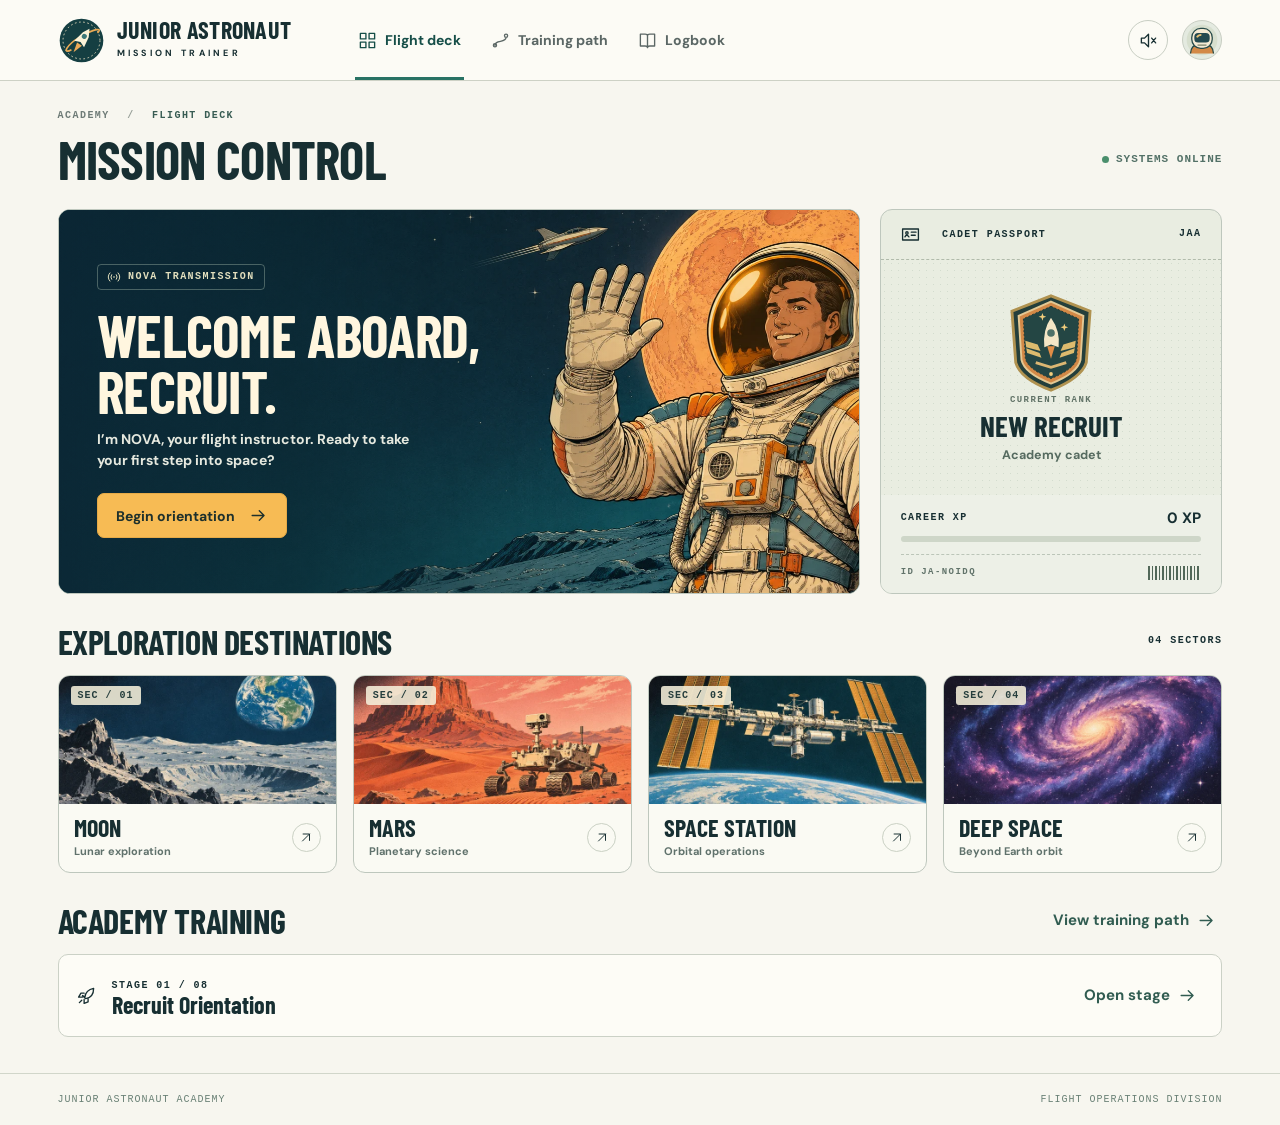
==== index.html @ c6d3f165 "Publish Junior Astronaut Academy" ====
<!doctype html><html lang="en" data-type="software"><head><meta charset="utf-8"><meta name="viewport" content="width=device-width,initial-scale=1"><meta name="theme-color" content="#f6f4ed"><meta name="page-type" content="software"><meta name="site-kind" content="gaming"><meta name="description" content="Enroll at Junior Astronaut Academy and earn your wings across eight stages of interactive missions, space science and flight simulations."><title>Flight Deck · Junior Astronaut Academy</title><link rel="stylesheet" href="style.css"><link rel="stylesheet" href="labs.css"></head><body><a class="skip" href="#main">Skip to flight deck</a><header><div class="top"><button class="brand" data-page="Flight deck" aria-label="Academy flight deck"><span id="brandmark"></span><strong>JUNIOR ASTRONAUT<small>MISSION TRAINER</small></strong></button><nav aria-label="Academy navigation"></nav><div class="tools"><button id="audio" aria-label="Enable interface sounds" title="Interface sounds"></button><button id="profile" aria-label="Open cadet profile"></button></div></div></header><main id="main" tabindex="-1"></main><footer><span>JUNIOR ASTRONAUT ACADEMY</span><span>FLIGHT OPERATIONS DIVISION</span></footer><dialog id="dialog"><div id="modal"></div></dialog><script src="curriculum.js"></script><script src="labs.js"></script><script src="app.js"></script></body></html>
---- style.css ----
@font-face{font-family:Barlow;src:url(barlow.woff2);font-weight:700;font-display:swap}@font-face{font-family:DM;src:url(inter.woff2);font-weight:100 900;font-display:swap}*{box-sizing:border-box}body{margin:0;background:#f7f6ef;color:#172f32;font:15px DM,Arial,sans-serif}button,input,textarea,select{font:inherit}button{cursor:pointer;color:inherit}button,a,input,textarea{outline-offset:4px}button{border:0;background:none}button:disabled{cursor:not-allowed;opacity:.6}button:hover:not(:disabled){filter:brightness(.95)}svg{vertical-align:middle}header{background:#fcfbf5;border-bottom:1px solid #cdd1c5}.top,main,footer{max-width:1500px;margin:auto;padding-inline:clamp(20px,4.5vw,78px)}.top{display:flex;align-items:center;min-height:80px;gap:5vw}.brand{display:flex;align-items:center;padding:0;gap:12px;text-align:left}.brand strong{font:700 24px/.95 Barlow,Impact,sans-serif;letter-spacing:.3px}.brand small{display:block;font:700 9px/1.7 DM,sans-serif;letter-spacing:3.3px;margin-top:4px}.brand svg{width:47px;height:47px}nav{display:flex;align-self:stretch;gap:24px}nav button{position:relative;display:flex;align-items:center;gap:8px;padding:0 3px;color:#5b6765;font-weight:600;font-size:14px}nav button.active{color:#164e48}nav button.active:after{content:'';position:absolute;bottom:0;height:3px;left:0;right:0;background:#287264}.tools{margin-left:auto;display:flex;align-items:center;gap:14px}.tools button{width:40px;height:40px;border:1px solid #c8cec3;border-radius:50%;display:grid;place-items:center}.tools #profile{background:#e4eae0}.ico{width:19px;height:19px;fill:none;stroke:currentColor;stroke-width:1.7;stroke-linecap:round;stroke-linejoin:round}.micro,.label,.crumb,.chip,.statlabel,.serial{font:700 10px/1.4 'Courier New',monospace;letter-spacing:1.45px;text-transform:uppercase}.crumb{color:#6e7b77;margin-top:28px;font-size:10px}.crumb b{color:#385c53}.crumb span{margin:0 10px;color:#969f98}.heading,.section-head,.pass-top,.row,.bottom-meta{display:flex;align-items:center;justify-content:space-between;gap:16px}.heading{margin:9px 0 22px}.heading h1,h2,h3,h4,p{margin:0}h1,h2,h3,h4{font-family:Barlow,Impact,'Arial Narrow',sans-serif;line-height:1.03}h1{font-size:clamp(45px,4.15vw,65px);margin:0;text-transform:uppercase;letter-spacing:-.7px}.online,.chip{display:inline-flex;gap:7px;align-items:center}.online{font:600 11px 'Courier New',monospace;color:#537167;text-transform:uppercase;letter-spacing:1px}.dot{width:7px;height:7px;border-radius:50%;background:#4a8f6c}.deck{display:grid;grid-template-columns:minmax(0,2.34fr) minmax(250px,1fr);gap:20px}.hero,.pass,.destination,.stagecard,.mission{border:1px solid #bec7bd;border-radius:12px;overflow:hidden}.hero{position:relative;background:#112e38 url(hero.webp) center/cover no-repeat;min-height:385px;color:#fff6df;isolation:isolate;display:flex;flex-direction:column;justify-content:center;align-items:flex-start;padding:36px clamp(22px,3vw,48px)}.hero:before{content:'';position:absolute;inset:0;background:linear-gradient(90deg,#0b2533e8 0%,#0b2732bd 28%,#162e382a 58%,transparent 73%);z-index:-1}.hero .chip{border:1px solid #b1c5b261;color:#e2dfbe;border-radius:4px;padding:5px 9px;font-size:10px}.hero h2{font-size:clamp(46px,4.55vw,76px);letter-spacing:-.7px;line-height:.95;text-transform:uppercase;margin:18px 0 10px}.hero p{font-size:14px;line-height:1.5;max-width:47%;color:#e6e9df}.btn{display:inline-flex;align-items:center;justify-content:center;gap:14px;background:#f7bb54;color:#1e302c;border:1px solid #e6aa47;border-radius:7px;padding:12px 18px;font-weight:700;font-size:14px}.hero .btn{margin-top:22px}.pass{background:#e9ede1;position:relative;display:flex;flex-direction:column}.pass-top{padding:15px 20px;border-bottom:1px dashed #b1bbab;font-size:11px}.pass .rank{text-align:center;flex:1;padding:14px 12px 12px;background-image:radial-gradient(#80958433 .8px,transparent .8px);background-size:7px 7px}.badge{height:101px;width:110px}.rankname{font:700 29px/1 Barlow,Impact,sans-serif;text-transform:uppercase;margin-top:4px}.rank small{color:#566b60}.stats{padding:13px 20px;background:#edf0e7}.meter{height:6px;border-radius:6px;background:#ced6c8;overflow:hidden;margin:8px 0 12px}.meter i{display:block;background:#417767;height:100%}.serial{font-size:9px;color:#61736a;display:flex;align-items:center;gap:10px;border-top:1px dashed #bbc5b8;padding-top:11px}.barcode{margin-left:auto;width:53px;height:14px;background:repeating-linear-gradient(90deg,#526859 0 2px,transparent 2px 4px,#526859 4px 5px,transparent 5px 7px)}.section-head{margin:30px 0 16px}.section-head h2,h2.sub{font-size:34px;letter-spacing:-.4px;text-transform:uppercase}.headingline{display:flex;align-items:center;gap:13px}.headingline .label{color:#66776c;border-left:1px solid #c6cdc0;padding-left:12px}.link{font-weight:650;color:#315c51;display:inline-flex;align-items:center;gap:8px}.destgrid{display:grid;grid-template-columns:repeat(4,1fr);gap:16px}.destination{padding:0;text-align:left;position:relative;background:#fafaf3;transition:transform .18s}.destination:hover{transform:translateY(-3px)}.scene{height:clamp(108px,10vw,156px);position:relative;background:#183642;overflow:hidden}.scene img{width:100%;height:100%;object-fit:cover}.number{position:absolute;top:10px;left:12px;padding:4px 7px;background:#f7f2dcde;color:#263e3d;border-radius:3px;font:700 10px monospace;letter-spacing:1px}.desttext{display:flex;align-items:center;justify-content:space-between;padding:12px 15px}.desttext h3{font-size:24px;text-transform:uppercase}.desttext small{font-size:11px;color:#60726c;display:block;margin-top:4px}.round{width:29px;height:29px;border:1px solid #cad1c4;border-radius:50%;display:inline-grid;place-items:center}.round svg{width:14px}.strip,.stagecard,.mission{background:#fdfcf6;padding:18px;border:1px solid #cbd1c6;border-radius:10px}.strip{display:flex;align-items:center;gap:16px}.strip .link{margin-left:auto}.strip h3{font-size:24px}.muted,p.detail{color:#576962;line-height:1.55}.track{display:grid;grid-template-columns:repeat(2,1fr);gap:14px}.stagecard{display:flex;gap:15px;text-align:left;align-items:center}.stagecard h3{font-size:25px;margin:5px 0}.stagecard .badge{width:66px;height:72px;flex:none}.stagecard .ico{margin-left:auto;flex:none}.stagecard.locked{background:#edeee5}.missions{display:grid;gap:10px}.mission{text-align:left;display:flex;align-items:center;gap:15px}.mission .ico:last-child{margin-left:auto}.mission h3{font-size:24px}.mission small,.desttext small{line-height:1.4}footer{display:flex;justify-content:space-between;margin:36px auto 0;padding-block:20px;border-top:1px solid #d1d6ca;font:10px monospace;letter-spacing:1px;color:#698075}.skip{position:absolute;left:-999px}.skip:focus{z-index:99;left:10px;background:white}dialog{background:#f8f7ef;color:#193731;width:min(620px,calc(100% - 24px));max-height:88dvh;border:1px solid #82998a;border-radius:15px;padding:0;box-shadow:0 24px 100px #091f3750}dialog::backdrop{background:#0c242db0;backdrop-filter:blur(3px)}#modal{padding:28px;position:relative}#modal>h2{font-size:39px;text-transform:uppercase;margin:12px 32px 15px 0}#modal p{line-height:1.55;margin:12px 0}#modal .close{float:right;border:1px solid #c4cec1;border-radius:50%;width:34px;height:34px}.field{display:block;margin:18px 0;font-weight:600}input:not([type=range]),textarea{background:#fffef7;border:1px solid #a9b8a9;border-radius:7px;padding:12px;width:100%;margin:7px 0}textarea{min-height:110px}.actions{display:flex;gap:10px;margin-top:20px;flex-wrap:wrap}.secondary,.choice{border:1px solid #b6c4b4;border-radius:6px;background:#fdfcf6;padding:11px 15px}.choices{display:grid;gap:9px;margin:16px 0}.choice{text-align:left}.choice.selected,.choice[aria-pressed=true]{background:#e0eadd;border-color:#59816e}.feedback{background:#e6ebde;padding:12px;border-left:3px solid #537d66;border-radius:4px}.avatar{display:inline-grid;place-items:center;vertical-align:middle}.avatar svg{width:32px;height:32px}.largeavatars{display:flex;gap:10px}.largeavatars .avatar svg{width:54px;height:54px}.badgegrid{display:grid;grid-template-columns:repeat(4,1fr);gap:14px}.patch{text-align:center;padding:16px 10px;background:#e9ede2;border:1px solid #c6cfbf;border-radius:10px}.patch h3{font-size:22px}.patch.locked .badge{filter:grayscale(.9);opacity:.56}.err{color:#9f3f27}.hero{animation:enter .45s both}@keyframes enter{from{opacity:.6;transform:translateY(3px)}}@media(max-width:960px){.top{gap:3vw}nav{gap:12px}.brand strong{font-size:19px}.deck{grid-template-columns:minmax(0,1.9fr) minmax(220px,1fr)}.hero p{max-width:58%}.headingline .label{display:none}}@media(max-width:730px){.top{flex-wrap:wrap;gap:0;min-height:0;padding-top:12px}.brand svg{width:38px;height:38px}nav{order:3;width:100%;justify-content:space-between;margin-top:10px}nav button{min-height:46px;font-size:13px}.deck{grid-template-columns:1fr}.pass .rank{text-align:left;display:flex;align-items:center;gap:15px;padding:10px 20px}.pass .badge{height:62px;width:62px}.pass-top{padding-block:10px}.hero{min-height:345px}.destgrid,.badgegrid{grid-template-columns:repeat(2,1fr)}.scene{height:125px}.track{grid-template-columns:1fr}.crumb{margin-top:20px}.hero h2{font-size:48px}.section-head h2{font-size:29px}.section-head{gap:8px}.desttext{padding:10px}.desttext h3{font-size:21px}.tools{gap:8px}.online{font-size:9px}.strip{flex-wrap:wrap}.strip .link{margin-left:0}.hero p{max-width:60%;font-size:13px}footer{gap:20px;font-size:8px}}@media(max-width:420px){.top,main,footer{padding-inline:14px}nav .ico{width:16px}nav{gap:5px}.hero{padding:20px}.hero h2{font-size:43px}.scene{height:100px}.destgrid{gap:10px}.desttext .round{display:none}.brand strong{font-size:18px}.heading h1{font-size:44px}.section-head .link{font-size:12px}}@media(prefers-reduced-motion:reduce){*,*:before,*:after{animation:none!important;transition:none!important;scroll-behavior:auto!important}}
.rank .micro{display:block;margin-top:0;color:#607266;font-size:9px}.pass .rank{display:flex;align-items:center;justify-content:center;flex-direction:column}.hero h2{overflow-wrap:anywhere;max-width:66%}.hero .chip svg{width:14px;height:14px}.hero{background-position:63% center}.pass .rankname{margin-bottom:4px}.tools #profile{padding:2px}.hero:after{content:'';position:absolute;inset:0;pointer-events:none;background:radial-gradient(circle at 75% 75%,#ffdf9820,transparent 35%);animation:light 4s ease-in-out 1 alternate both}@keyframes light{from{opacity:0}to{opacity:1}}@media(max-width:730px){.pass .rank{flex-direction:row;justify-content:flex-start}}@media print{body>*:not(dialog){display:none!important}dialog{position:static;max-height:none;box-shadow:none;border:2px solid #234b40;width:100%;margin:0}dialog button{display:none!important}}
.sketch{margin:12px 0}.sketch summary{cursor:pointer;font-weight:650}.sketch p{font-size:13px}.drawing,#paper{display:block;width:100%;background-color:#fffdf4;background-image:radial-gradient(#a4b9a7 1px,transparent 1px);background-size:14px 14px;border:1px solid #bccebe;border-radius:5px;margin:8px 0}#paper{touch-action:none;cursor:crosshair}.hero{background-image:none}.hero:after{z-index:-2;background:url(hero.webp) 63% center/cover no-repeat;inset:-2%;animation:nova-arrival 4.6s ease-out both}@keyframes nova-arrival{from{transform:translate(1%,1%) scale(1.035)}to{transform:none}}
@media(max-width:480px){.largeavatars{display:grid;grid-template-columns:repeat(2,minmax(0,1fr))}.largeavatars .choice{text-align:center}}
---- labs.css ----
.academy-lab{color:#183836;line-height:1.55;max-width:54rem;margin-inline:auto}
.academy-lab h3{font-size:clamp(1.4rem,3vw,2rem);margin:.25rem 0}
.academy-lab p{margin:.7rem 0 1rem}
.academy-lab .lab-panel{background:#f5f3e9;color:#183836;border:1px solid #c8cec1;border-radius:12px;padding:clamp(.75rem,3vw,1.3rem);margin:1rem 0}
.lab-panel:empty{display:none}
.academy-lab button{font:inherit;cursor:pointer;min-height:44px}
.academy-lab button:focus-visible,.academy-lab input:focus-visible,.academy-lab a:focus-visible{outline:3px solid #b75b2d;outline-offset:2px}
.academy-lab .lab-choice,.lab-orbits button{border:1px solid #a5b8af;background:#fffef9;color:#143d37;border-radius:7px;padding:.48rem .7rem;transition:background .12s,color .12s;font-size:.93rem;line-height:1.3}
.academy-lab .lab-choice:hover,.lab-orbits button:hover{border-color:#28665b}
.academy-lab button[aria-pressed=true]{color:white;background:#225c51;border-color:#225c51}
.lab-choices,.lab-instruments,.lab-plans{display:flex;flex-wrap:wrap;gap:.5rem;margin:.8rem 0}
.lab-instruments{border-radius:8px;background:#173d3b;padding:.8rem;justify-content:space-around;color:#fffaf0}
.lab-reading{display:grid;gap:.12rem;text-align:center}
.lab-reading small,.lab-plans small,.lab-drift small{display:block;font-size:.76rem}
.lab-reading b{font-variant-numeric:tabular-nums;font-size:1.02rem;color:#fffaf0}
.lab-range{display:grid;grid-template-columns:1fr auto;align-items:center;gap:.15rem .5rem;font-weight:600;margin:.65rem 0;color:#183836}
.lab-range output{font-size:.85rem;font-variant-numeric:tabular-nums}
.lab-range input{grid-column:1/-1;width:100%;accent-color:#b6532a;height:28px;margin:0;cursor:pointer}
.lab-orbits{display:grid;grid-template-columns:repeat(4,minmax(0,1fr));gap:.4rem}
.lab-orbits button{display:grid;justify-items:center;gap:.3rem;padding:.4rem .1rem;font-size:.8rem}
.lab-orbits i{display:block;width:1.35rem;height:1.35rem;border-radius:50%;background:var(--planet);box-shadow:inset -.35rem -.05rem #0003}
.lab-source{display:inline-block;color:#205d54;font-size:.82rem;margin-top:.6rem;text-decoration:underline}
.lab-drift,.lab-map{display:grid;gap:3px;background:#204744;padding:6px;border-radius:8px}
.lab-drift{grid-template-columns:repeat(8,minmax(0,1fr))}
.lab-drift span,.lab-map span{display:grid;place-items:center;align-content:center;min-height:42px;border-radius:4px;background:#ecf0e3;font-size:.82rem;text-align:center;color:#26423c}
.lab-drift .lab-target{background:#f2ae78;outline:1px dashed #8b411e;outline-offset:-4px}
.lab-map{grid-template-columns:repeat(4,1fr)}
.lab-map .tile-X{background:repeating-linear-gradient(135deg,#abada3 0px,#abada3 3px,#c1c3b8 4px,#c1c3b8 9px)}
.lab-map .tile-A,.lab-map .tile-B{background:#edbf89}
.lab-map .here{background:#fff;border:2px solid #b95023;font-weight:700}
.lab-plans button{text-align:left;flex:1 1 10rem}
.lab-plans small{margin-top:.25rem}
.lab-panel meter{width:100%;height:20px}
.academy-lab .lab-feedback{border-left:3px solid #b75c35;padding:.2rem .7rem;color:#183836;background:#fff6e8}
.academy-lab .lab-feedback:empty{display:none}
.academy-lab .lab-submit{border:0;background:#214f47;color:#fffdf4;padding:.6rem 1rem;border-radius:7px;font-weight:650}
.academy-lab .lab-submit:disabled{opacity:.75;cursor:default}
@media(prefers-reduced-motion:reduce){.academy-lab *{transition:none}}
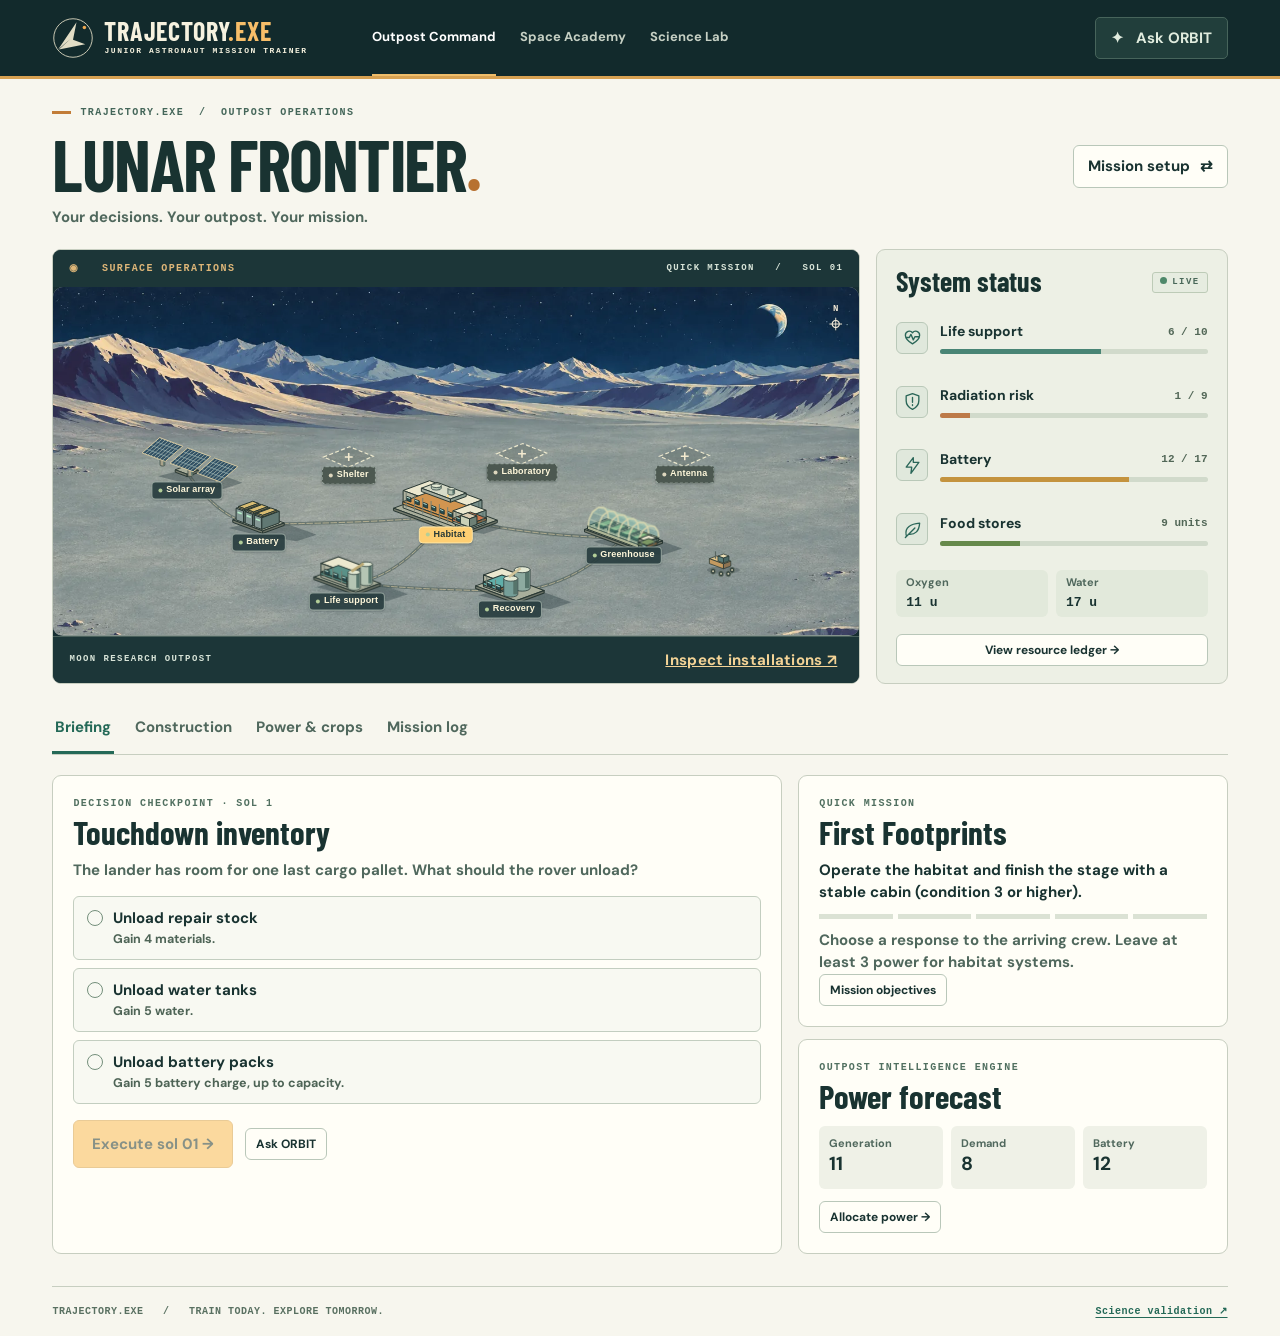
==== commit f6435c82: "Make Lunar Frontier outpost command the primary mission trainer" ====
--- a/index.html
+++ b/index.html
@@ -1 +1,8 @@
-<!doctype html><html lang="en" data-type="software"><head><meta charset="utf-8"><meta name="viewport" content="width=device-width,initial-scale=1"><meta name="theme-color" content="#f6f4ed"><meta name="page-type" content="software"><meta name="site-kind" content="gaming"><meta name="description" content="Enroll at Junior Astronaut Academy and earn your wings across eight stages of interactive missions, space science and flight simulations."><title>Flight Deck · Junior Astronaut Academy</title><link rel="stylesheet" href="style.css"><link rel="stylesheet" href="labs.css"></head><body><a class="skip" href="#main">Skip to flight deck</a><header><div class="top"><button class="brand" data-page="Flight deck" aria-label="Academy flight deck"><span id="brandmark"></span><strong>JUNIOR ASTRONAUT<small>MISSION TRAINER</small></strong></button><nav aria-label="Academy navigation"></nav><div class="tools"><button id="audio" aria-label="Enable interface sounds" title="Interface sounds"></button><button id="profile" aria-label="Open cadet profile"></button></div></div></header><main id="main" tabindex="-1"></main><footer><span>JUNIOR ASTRONAUT ACADEMY</span><span>FLIGHT OPERATIONS DIVISION</span></footer><dialog id="dialog"><div id="modal"></div></dialog><script src="curriculum.js"></script><script src="labs.js"></script><script src="app.js"></script></body></html>
+<!doctype html>
+<html lang="en"><head><meta charset="utf-8"><meta name="viewport" content="width=device-width, initial-scale=1"><meta name="theme-color" content="#12262a"><meta name="description" content="Command a lunar outpost. Balance crew life support, radiation shielding, power and food in an interactive space science game."><title>Lunar Frontier · Junior Astronaut Mission Trainer</title><link rel="stylesheet" href="frontier.css"><link rel="stylesheet" href="frontier-map.css"></head>
+<body><a class="skip" href="#mission">Skip to mission</a>
+<header class="mast"><div class="mastinner"><a class="brand" href="index.html"><svg viewBox="0 0 48 48" aria-hidden="true"><circle cx="24" cy="24" r="22" stroke="currentColor" fill="none"/><path d="M7 37 28 6l-4 20 14 5-30 6 13-12z" fill="currentColor"/><circle cx="37" cy="12" r="2" fill="#efa850"/></svg><span>TRAJECTORY<span class="exe">.EXE</span><small>JUNIOR ASTRONAUT MISSION TRAINER</small></span></a><nav aria-label="Main navigation"><a href="index.html" aria-current="page">Outpost Command</a><a href="academy.html">Space Academy</a><a href="science.html">Science Lab</a></nav><button data-do="mentor" class="mentorlink">✦ &nbsp; Ask ORBIT</button></div></header>
+<main id="mission" tabindex="-1"><div class="intro"><div><div class="eyebrow"><span class="beam"></span> TRAJECTORY.EXE &nbsp;/&nbsp; OUTPOST OPERATIONS</div><h1 id="world-title">LUNAR FRONTIER<span>.</span></h1><p>Your decisions. Your outpost. Your mission.</p></div><button class="outline" data-do="modes">Mission setup <span aria-hidden="true">⇄</span></button></div>
+<div id="status" role="status"></div><div id="command"></div><section id="workbench"></section>
+<footer><span>TRAJECTORY.EXE &nbsp; / &nbsp; TRAIN TODAY. EXPLORE TOMORROW.</span><a href="SCIENCE.md">Science validation ↗</a></footer></main>
+<dialog id="panel"><div id="sheet"></div></dialog><script src="frontier-engine.js"></script><script src="frontier-map.js"></script><script src="frontier-ui.js"></script></body></html>
--- a/frontier.css
+++ b/frontier.css
@@ -0,0 +1,5 @@
+@font-face{font-family:Display;src:url(barlow.woff2);font-weight:700;font-display:swap}@font-face{font-family:Body;src:url(inter.woff2);font-weight:100 900;font-display:swap}
+:root{--ink:#193331;--green:#246957;--base:#f7f6ee;--line:#c7cec0;--paper:#fffef7;--gold:#f8ba57;--muted:#50685d;--mono:'Courier New',monospace}*{box-sizing:border-box}body{margin:0;background:var(--base);color:var(--ink);font:15px/1.5 Body,Arial,sans-serif}button,input,select{font:inherit;color:inherit}a{color:var(--green);text-underline-offset:3px}button,select,summary{cursor:pointer}button{border:0}button:disabled{opacity:.55;cursor:not-allowed}button:focus-visible,a:focus-visible,select:focus-visible,input:focus-visible,summary:focus-visible{outline:3px solid #c57918;outline-offset:3px}button:active:not(:disabled){transform:translateY(1px)}button:hover:not(:disabled){filter:brightness(.96)}.mast{background:#122a2c;color:#f6f2df;border-bottom:3px solid #d7a152}.mastinner,main{width:min(1510px,100%);margin:auto;padding-inline:clamp(16px,4.1vw,70px)}.mastinner{display:flex;align-items:center;gap:clamp(22px,5vw,90px);min-height:76px}.brand{display:flex;align-items:center;gap:10px;color:inherit;text-decoration:none;font:700 26px/1 Display,Impact,sans-serif;letter-spacing:.7px}.brand svg{width:42px;height:42px;color:#e2ddc5}.brand small{display:block;font:700 8px/1.7 var(--mono);letter-spacing:1.55px}.exe{color:#f7be69}nav{display:flex;align-self:stretch;gap:24px}nav a{color:#c6d0c4;text-decoration:none;display:flex;align-items:center;font-weight:600;font-size:13px;text-align:center;border-bottom:2px solid transparent}nav a[aria-current]{color:white;border-bottom-color:#efbd6a}.mentorlink{margin-left:auto;color:#e1ecde;background:#213e3b;border:1px solid #47645b;border-radius:5px;padding:9px 15px;font-weight:600}.intro{display:flex;justify-content:space-between;align-items:center;gap:15px;padding:26px 0 21px}.eyebrow,.kicker,.tag,.meter-label,.mono,.over{font:700 10px/1.5 var(--mono);letter-spacing:1.4px;text-transform:uppercase}.eyebrow{display:flex;align-items:center;gap:9px;color:#446659}.beam{width:19px;height:3px;background:#c27c37}h1,h2,h3,h4,p{margin:0}h1,h2,h3,h4{font:700 30px/1.06 Display,Impact,sans-serif}h1{font-size:clamp(52px,5.6vw,88px);letter-spacing:-1.5px;margin:5px 0}h1 span{color:#b77131}.intro p,.muted,.desc{color:var(--muted)}.outline,.primary,.secondary,.thin{display:inline-flex;justify-content:center;align-items:center;gap:10px;font-weight:650;border-radius:6px}.outline,.secondary,.thin{background:var(--paper);border:1px solid #b9c7b9;padding:9px 14px}.primary{background:var(--gold);color:#26382c;border:1px solid #d8a047;padding:12px 18px}.thin{padding:6px 10px;font-size:12px}.command-grid{display:grid;grid-template-columns:minmax(0,2.3fr) minmax(238px,1fr);gap:16px;align-items:stretch}.window,.telemetry,.control,.tile,.report,.event,.editor,.hudcard{background:var(--paper);border:1px solid var(--line);border-radius:9px}.window{display:flex;flex-direction:column;overflow:hidden;min-width:0;background:#172e32}.windowhead,.windowfoot,.panelhead,.between,.sectionhead,.actions,.resources,.tabs{display:flex;align-items:center;justify-content:space-between;gap:12px}.windowhead,.windowfoot{color:#d8e4d8;background:#1c3638;padding:11px 16px}.windowhead .kicker{color:#deb678}.windowhead .mono,.windowfoot .mono{font-size:9px}.windowfoot{border-top:1px solid #49605b;flex-wrap:wrap}.windowfoot button{background:none;color:#f3d396;text-decoration:underline;letter-spacing:.3px}.window #surface{flex:1;min-width:0;display:grid;align-content:center}.telemetry{padding:17px 19px;display:flex;flex-direction:column;justify-content:space-between;gap:7px;background:#edf0e5}.telemetry h2{font-size:28px}.dot{display:inline-block;width:7px;height:7px;background:#4e886a;border-radius:50%;margin-right:5px}.instrument{display:grid;grid-template-columns:34px 1fr;align-items:center;gap:10px;padding:7px 0}.sig{background:#e0e8dc;border:1px solid #b9c8b8;border-radius:6px;width:32px;height:32px;display:grid;place-items:center;color:#2a6658}.sig svg{width:19px;height:19px;fill:none;stroke:currentColor;stroke-width:1.7;stroke-linejoin:round;stroke-linecap:round}.instrument b{font-size:14px}.instrument small{color:#526757;font:600 11px var(--mono)}.meter{height:5px;border-radius:5px;background:#d1dacb;overflow:hidden;margin-top:7px}.meter i{display:block;height:100%;background:var(--color,#628c73);transition:width .3s}.telemetry .thin{width:100%}.tabs{justify-content:flex-start;border-bottom:1px solid var(--line);margin:20px 0;gap:18px;overflow-x:auto}.tabs button{font-weight:650;padding:12px 3px;color:var(--muted);background:none;white-space:nowrap;border-bottom:3px solid transparent}.tabs button[aria-current]{border-color:var(--green);color:var(--green)}.benchgrid{display:grid;grid-template-columns:minmax(0,1.7fr) minmax(250px,1fr);gap:16px}.event,.editor,.control,.report,.tile,.hudcard{padding:20px}.kicker,.over{color:#517060}.event h2,.editor h2,.report h2,.control h2{font-size:33px;margin:4px 0 9px}.desc{line-height:1.55}.options,.stack{display:grid;gap:8px;margin-top:14px}.option{border:1px solid #c3cec0;background:#f8f9f2;border-radius:6px;padding:10px 13px;text-align:left;display:flex;gap:10px;align-items:flex-start}.option[aria-pressed=true]{border-color:#39816b;background:#e8efe3}.optmark{width:16px;height:16px;flex:none;border:1px solid #748f7b;border-radius:50%;margin-top:3px}.option[aria-pressed=true] .optmark{border:5px solid #41755d}.option strong,.option small{display:block}.option small{color:#4e6456;margin-top:2px;line-height:1.4}.actions{margin-top:16px;justify-content:flex-start;flex-wrap:wrap}.control+.control{margin-top:12px}.metricgrid{display:grid;grid-template-columns:repeat(3,minmax(0,1fr));gap:8px;margin:12px 0}.metric{background:#eff1e7;padding:10px;border-radius:6px}.metric small{font-size:11px;line-height:1.35;color:var(--muted);display:block}.metric b{font-size:19px}.tilegrid{display:grid;grid-template-columns:repeat(3,minmax(0,1fr));gap:12px}.tile{text-align:left;transition:box-shadow .2s}.tile:hover{box-shadow:0 4px 12px #17352315}.tile h3{margin:6px 0;font-size:25px}.tile small{color:var(--muted)}.sectionhead{margin:16px 0}.alloc{display:grid;grid-template-columns:1fr minmax(70px,1fr) 55px;align-items:center;gap:12px;margin:14px 0}.alloc input{accent-color:#386e58;width:100%}.alloc output{text-align:right;font:700 13px var(--mono)}.report p+p,.editor p+p,.control p+p{margin-top:9px}.report details,.control details{padding:10px 0;border-bottom:1px solid var(--line)}.report summary,.control summary{font-weight:650}.reportline{border-top:1px solid var(--line);margin-top:12px;padding-top:12px}.reportline b{display:block;margin-bottom:3px}.ticks{display:flex;gap:5px;margin:10px 0}.ticks i{height:5px;flex:1;background:#dbe2d4}.ticks i.on{background:#54856a}.trend{width:100%;height:112px;display:block}.legend{display:flex;flex-wrap:wrap;gap:4px 12px;font-size:12px}.legend i{display:inline-block;width:9px;height:9px;margin-right:4px;border-radius:50%}.missionresult{padding:16px;border-left:4px solid #c3954a;background:#f5ead3;border-radius:5px;margin-bottom:16px}.notice:not(:empty){background:#e7eee1;border-left:4px solid var(--green);padding:10px 14px;margin-bottom:12px}.notice.error{background:#fae9d9;border-color:#ad613d}.tag{color:#496859;background:#e6ece0;border:1px solid #bdcbb7;padding:3px 7px;border-radius:3px;font-size:9px}footer{display:flex;justify-content:space-between;align-items:center;gap:12px;border-top:1px solid var(--line);margin:32px 0 0;padding:17px 0;font:700 10px/1.5 var(--mono);letter-spacing:.5px;color:#597061}dialog{width:min(630px,calc(100% - 24px));max-height:88dvh;padding:0;background:var(--paper);border:1px solid #9bafa0;border-radius:12px;color:var(--ink);box-shadow:0 20px 90px #00121e55}dialog::backdrop{background:#102c32b8}#sheet{padding:25px}#sheet>h2{font-size:37px;margin:5px 36px 14px 0}.close{float:right;border:1px solid var(--line);border-radius:50%;background:var(--base);width:34px;height:34px}.field{display:grid;gap:3px;font-weight:650;margin:12px 0}.field select{padding:9px;border:1px solid #a5b6a8;border-radius:4px;background:#fffef9}.skip{position:absolute;left:-999px}.skip:focus{left:10px;top:5px;z-index:20;background:white;padding:8px}.alert{color:#8d3e26}.notebook{white-space:pre-line}.gridlink{display:block;text-decoration:none}.split{border-top:1px solid var(--line);margin-top:14px;padding-top:12px}.sheetmsg:not(:empty){padding:9px 0;color:#80512a}.inset{background:#edf0e3;border-radius:6px;padding:12px;margin:12px 0}.report .legend{margin-bottom:10px}
+@media(max-width:900px){.mastinner{gap:18px}.command-grid{grid-template-columns:minmax(0,1.8fr) minmax(220px,1fr)}.intro{padding-top:18px}.instrument{padding:4px 0}.telemetry{padding:12px}.benchgrid{grid-template-columns:minmax(0,1.5fr) minmax(220px,1fr)}}@media(max-width:720px){.mastinner{flex-wrap:wrap;gap:0;padding-top:10px}.brand{font-size:23px}.brand svg{width:35px;height:35px}.brand small{font-size:7px}.mast nav{order:3;width:100%;justify-content:space-between;margin-top:6px}.mast nav a{min-height:43px}.mentorlink{padding:7px 9px;font-size:12px}.command-grid,.benchgrid{grid-template-columns:1fr}.telemetry{display:grid;grid-template-columns:1fr 1fr;gap:7px 15px}.telemetry .panelhead,.telemetry>.thin{grid-column:1/-1}.tilegrid{grid-template-columns:repeat(2,minmax(0,1fr))}.intro .outline{font-size:12px;padding:8px}.tabs{gap:13px}.tabs button{font-size:13px}.windowhead,.windowfoot{padding:9px 12px}.eyebrow{font-size:8px}.intro p{font-size:13px}.instrument{grid-template-columns:1fr}.instrument .sig{display:none}.event,.control,.editor,.report,.hudcard,.tile{padding:15px}}@media(max-width:440px){h1{font-size:46px}.intro{align-items:flex-start;flex-wrap:wrap;gap:8px}.intro .outline{padding:5px 9px}.tilegrid{grid-template-columns:1fr}.metricgrid{grid-template-columns:repeat(2,minmax(0,1fr))}.tabs button{font-size:12px}.windowhead .mono{font-size:8px}.between{gap:5px}.brand small{letter-spacing:1px}footer{align-items:flex-start;flex-direction:column}}@media(prefers-reduced-motion:reduce){*,*:after,*:before{animation:none!important;transition:none!important;scroll-behavior:auto!important}}@media print{header,.intro,#status,#command,#workbench,footer,button,.skip{display:none!important}dialog[open]{position:static;width:100%;max-height:none;overflow:visible;border:none;box-shadow:none}dialog::backdrop{background:none}}
+.benchgrid>*{min-width:0}.alloc{grid-template-columns:minmax(0,1fr) minmax(65px,1fr) 40px}.alloc input{min-width:0}.frontier-map{border-radius:0}.window #surface{display:block}.windowhead,.windowfoot{flex:1}.windowfoot{align-content:center}.actiontip{display:flex;align-items:center;justify-content:space-between;gap:8px;flex-wrap:wrap}
+.stockpair{display:flex;gap:8px}.stockpair .metric{flex:1;background:#e2e9db;padding:5px 10px}.stockpair .metric b{font:700 13px var(--mono)}@media(max-width:720px){.stockpair{grid-column:1/-1}}@media(prefers-reduced-motion:no-preference){.intro{animation:arrival .5s ease-out both}.window{animation:arrival .45s ease-out both}@keyframes arrival{from{opacity:.6;transform:translateY(4px)}to{opacity:1;transform:none}}}
--- a/frontier-map.css
+++ b/frontier-map.css
@@ -0,0 +1,24 @@
+.frontier-map{border-radius:10px;isolation:isolate;overflow:hidden;background:#20333a;box-shadow:inset 0 0 0 1px #85938d}
+.frontier-map-screen{width:100%;overflow-x:auto;overflow-y:hidden;scrollbar-width:thin;scrollbar-color:#b3b1a1 #314448}
+.frontier-map-world{width:100%;aspect-ratio:1000/432;position:relative;overflow:hidden;background-size:100% 100%;background-position:center;background-repeat:no-repeat;container-type:inline-size}
+.frontier-moon{background-image:url(frontier-moon.webp);background-color:#657779}
+.frontier-mars{background-image:url(frontier-mars.webp);background-color:#a36755}
+.frontier-map-shadow{position:absolute;inset:0;background:#172841;opacity:var(--surface-shadow,0);transition:opacity .8s}
+.frontier-map-drawing{position:absolute;inset:0;width:100%;height:100%;overflow:visible;pointer-events:none}
+.frontier-map-compass{position:absolute;right:2%;top:5%;display:grid;justify-items:center;color:#f1e9d8;font:700 9px monospace;text-shadow:0 1px 3px #15252d}
+.frontier-map-compass span{font:24px/1 monospace}
+button.frontier-map-pin{position:absolute;z-index:1;transform:translate(-50%,-80%);background:transparent!important;border:0!important;border-radius:3px;padding:0!important;color:#fff8db!important;display:flex;align-items:end;justify-content:center;min-width:7%;height:16%;overflow:visible;outline-offset:3px;line-height:1;box-shadow:none}
+button.frontier-map-pin span{white-space:nowrap;display:inline-flex;align-items:center;gap:4px;font:600 clamp(9px,1.12cqw,14px)/1.1 DM,Arial,sans-serif;letter-spacing:.02em;border:1px solid #aebcb2bd;border-radius:4px;background:#263b3ee6;padding:3px 6px;box-shadow:0 1px 2px #20313250;transition:background .2s,color .2s}
+button.frontier-map-pin span:before{content:"";width:4px;height:4px;display:block;border-radius:50%;background:#b3ce98}
+button.frontier-map-pin.is-unbuilt span:before{background:#ddd6bd}
+button.frontier-map-pin.is-unbuilt span{border-style:dashed;background:#45514ae6}
+button.frontier-map-pin:hover span,button.frontier-map-pin:focus-visible span,button.frontier-map-pin[aria-pressed=true] span{background:#ffcf72;color:#243736;border-color:#ffe6a4}
+button.frontier-map-pin:focus-visible{outline:2px solid #ffd777}
+.frontier-map-picker{display:none}
+@media(max-width:680px){.frontier-map-world{min-width:600px}.frontier-map-picker{display:flex;align-items:center;justify-content:space-between;gap:8px;padding:8px 12px;border-top:1px solid #647774;color:#e6e8db;font:600 12px DM,Arial,sans-serif}.frontier-map-picker select{min-width:0;max-width:64%;color:#ecedde;background:#24413f;border:1px solid #7a9286;border-radius:4px;padding:5px;font:inherit}}
+@media(prefers-reduced-motion:reduce){.frontier-map *{animation:none!important;transition:none!important}}
+
+@keyframes frontier-crop-settle{from{opacity:.35}to{opacity:1}}
+@keyframes frontier-beacon{0%,100%{opacity:.4}50%{opacity:1}}
+@media(prefers-reduced-motion:no-preference){.frontier-map-crop{animation:frontier-crop-settle .65s ease-out both}.frontier-map-beacon{animation:frontier-beacon 2.4s ease-in-out 2}}
+button.frontier-map-pin:active:not(:disabled){transform:translate(-50%,-80%)}.frontier-map-shadow,.frontier-map-compass{pointer-events:none}
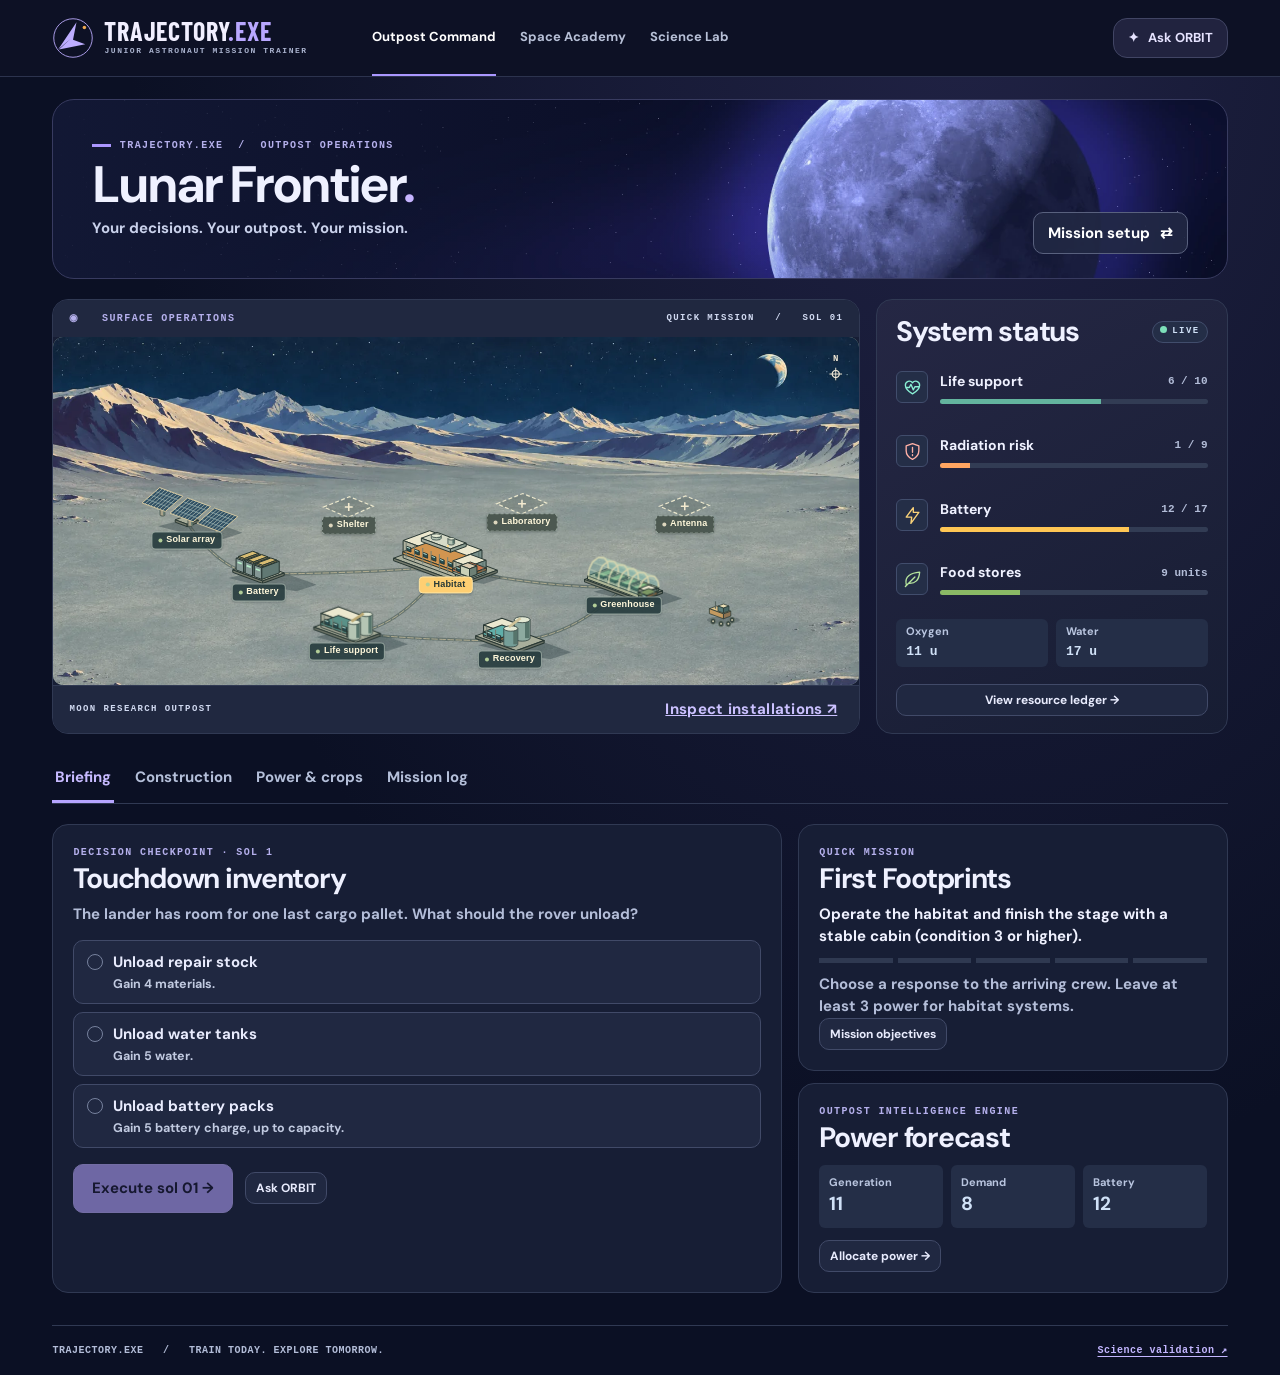
==== commit 96bdfa7b: "Unify mission screens with a modern orbital theme and smooth navigation" ====
--- a/index.html
+++ b/index.html
@@ -1,8 +1,8 @@
 <!doctype html>
-<html lang="en"><head><meta charset="utf-8"><meta name="viewport" content="width=device-width, initial-scale=1"><meta name="theme-color" content="#12262a"><meta name="description" content="Command a lunar outpost. Balance crew life support, radiation shielding, power and food in an interactive space science game."><title>Lunar Frontier · Junior Astronaut Mission Trainer</title><link rel="stylesheet" href="frontier.css"><link rel="stylesheet" href="frontier-map.css"></head>
-<body><a class="skip" href="#mission">Skip to mission</a>
-<header class="mast"><div class="mastinner"><a class="brand" href="index.html"><svg viewBox="0 0 48 48" aria-hidden="true"><circle cx="24" cy="24" r="22" stroke="currentColor" fill="none"/><path d="M7 37 28 6l-4 20 14 5-30 6 13-12z" fill="currentColor"/><circle cx="37" cy="12" r="2" fill="#efa850"/></svg><span>TRAJECTORY<span class="exe">.EXE</span><small>JUNIOR ASTRONAUT MISSION TRAINER</small></span></a><nav aria-label="Main navigation"><a href="index.html" aria-current="page">Outpost Command</a><a href="academy.html">Space Academy</a><a href="science.html">Science Lab</a></nav><button data-do="mentor" class="mentorlink">✦ &nbsp; Ask ORBIT</button></div></header>
+<html lang="en"><head><meta charset="utf-8"><meta name="viewport" content="width=device-width, initial-scale=1"><meta name="theme-color" content="#12262a"><meta name="description" content="Command a lunar outpost. Balance crew life support, radiation shielding, power and food in an interactive space science game."><title>Lunar Frontier · Junior Astronaut Mission Trainer</title><link rel="stylesheet" href="frontier.css"><link rel="stylesheet" href="frontier-map.css"><link rel="stylesheet" href="shell.css"><script src="shell.js" defer></script></head>
+<body class="page-index"><a class="skip" href="#mission">Skip to mission</a>
+<header class="app-header"><div class="shell-row"><a class="shell-logo" href="index.html"><svg viewBox="0 0 48 48" aria-hidden="true"><circle cx="24" cy="24" r="22" stroke="currentColor" fill="none"/><path d="M7 37 28 6l-4 20 14 5-30 6 13-12z" fill="currentColor"/><circle cx="37" cy="12" r="2" fill="#efa850"/></svg><span>TRAJECTORY<span class="exe">.EXE</span><small>JUNIOR ASTRONAUT MISSION TRAINER</small></span></a><nav class="shell-nav" aria-label="Main navigation"><a href="index.html" aria-current="page">Outpost Command</a><a href="academy.html">Space Academy</a><a href="science.html">Science Lab</a></nav><button data-do="mentor" class="mentorlink">✦ &nbsp; Ask ORBIT</button></div></header>
 <main id="mission" tabindex="-1"><div class="intro"><div><div class="eyebrow"><span class="beam"></span> TRAJECTORY.EXE &nbsp;/&nbsp; OUTPOST OPERATIONS</div><h1 id="world-title">LUNAR FRONTIER<span>.</span></h1><p>Your decisions. Your outpost. Your mission.</p></div><button class="outline" data-do="modes">Mission setup <span aria-hidden="true">⇄</span></button></div>
 <div id="status" role="status"></div><div id="command"></div><section id="workbench"></section>
-<footer><span>TRAJECTORY.EXE &nbsp; / &nbsp; TRAIN TODAY. EXPLORE TOMORROW.</span><a href="SCIENCE.md">Science validation ↗</a></footer></main>
+<footer class="app-footer"><span>TRAJECTORY.EXE &nbsp; / &nbsp; TRAIN TODAY. EXPLORE TOMORROW.</span><a href="SCIENCE.md">Science validation ↗</a></footer></main>
 <dialog id="panel"><div id="sheet"></div></dialog><script src="frontier-engine.js"></script><script src="frontier-map.js"></script><script src="frontier-ui.js"></script></body></html>
--- a/shell.css
+++ b/shell.css
@@ -0,0 +1,42 @@
+@font-face{font-family:MissionDisplay;src:url(barlow.woff2);font-weight:700;font-display:swap}
+@font-face{font-family:MissionBody;src:url(inter.woff2);font-weight:100 900;font-display:swap}
+:root{--frame:min(1510px,100%);--gutter:clamp(16px,4.1vw,70px);--cream:#f7f6ee;--shell-border:#c7cec0;--gold:#f4bb65}
+body{background:var(--cream);color:#193331;font:15px/1.5 MissionBody,Arial,sans-serif}
+.app-header{background:#122a2c;color:#f6f2df;border:0;border-bottom:3px solid #d7a152}
+.shell-row{width:var(--frame);padding-inline:var(--gutter);margin:auto;min-height:76px;display:flex;align-items:center;gap:clamp(22px,5vw,90px)}
+.shell-logo{display:flex;align-items:center;gap:10px;color:inherit;text-decoration:none;font:700 26px/1 MissionDisplay,Impact,sans-serif;letter-spacing:.7px;white-space:nowrap}
+.shell-logo svg{width:42px;height:42px;color:#e2ddc5}.shell-logo .exe{color:var(--gold)}
+.shell-logo small{display:block;font:700 8px/1.7 monospace;letter-spacing:1.55px}
+.shell-nav{align-self:stretch;display:flex;gap:24px;margin:0;width:auto;order:0}
+.shell-nav a{display:flex;align-items:center;text-decoration:none;color:#c6d0c4;font:600 13px/1.5 MissionBody,Arial,sans-serif;border-bottom:2px solid transparent}
+.shell-nav a[aria-current]{color:white;border-color:var(--gold)}
+.app-header .tools button{border-color:#667d70;color:#e4efdf}
+.shell-row .mentorlink{margin-left:auto;display:inline-flex;align-items:center;color:#e1ecde;background:#213e3b;border:1px solid #47645b;border-radius:5px;padding:9px 14px;text-decoration:none;font:600 13px/1.5 MissionBody,Arial,sans-serif}
+.page-academy main,.page-science main.wrap,.page-index main,#academy-tabs{width:var(--frame);max-width:none;margin-inline:auto;padding-inline:var(--gutter)}
+#academy-tabs{display:flex;gap:20px;margin-top:0;border-bottom:1px solid var(--shell-border);justify-content:flex-start}#academy-tabs button{min-height:44px}
+.app-footer{display:flex;align-items:center;justify-content:space-between;gap:12px;border:0;border-top:1px solid var(--shell-border);font:700 10px/1.5 monospace;letter-spacing:.5px;color:#597061;margin:32px auto 0;padding:17px 0}
+.app-footer a{font:inherit;color:#315c51;text-decoration:underline}.page-science .app-footer,.page-academy .app-footer{width:var(--frame);max-width:none;padding-inline:var(--gutter)}
+.page-science .intro{margin:0;padding:26px 0 21px}.page-science h1,.page-academy h1{font-size:clamp(52px,5.6vw,88px);letter-spacing:-1.5px;line-height:1.06}
+.page-science .selector{gap:18px;border-bottom:1px solid var(--shell-border);margin:0 0 20px}
+.page-science .selector button{border:0;border-bottom:3px solid transparent;background:transparent;border-radius:0;color:#50685d;font:650 15px/1.5 MissionBody,Arial,sans-serif;padding:12px 3px}.page-science .selector [aria-pressed=true]{border-color:#246957;color:#246957}
+.page-science .bench,.page-academy :is(.hero,.pass,.destination,.stagecard,.mission){border-radius:9px;border-color:var(--shell-border)}
+.page-academy .crumb,.page-science .intro .eyebrow{color:#446659;font:700 10px/1.5 monospace;letter-spacing:1.4px}.page-academy .crumb:before,.page-science .intro .eyebrow:before{content:'';display:inline-block;width:19px;height:3px;background:#c27c37;vertical-align:middle;margin-right:9px}
+.page-signal{pointer-events:none;position:fixed;inset:0 0 auto;height:3px;z-index:10000;overflow:hidden}.page-signal:before{content:'';display:block;background:var(--gold);width:44%;height:100%;opacity:0}.page-signal.running:before{opacity:1;animation:travel 900ms ease-in-out infinite}@keyframes travel{from{transform:translateX(-100%)}to{transform:translateX(230%)}}
+@media(prefers-reduced-motion:reduce){.page-signal{display:none}}
+@media(max-width:720px){:root{--gutter:16px}.shell-row{flex-wrap:wrap;gap:0;min-height:0;padding-top:10px}.shell-logo{font-size:23px}.shell-logo svg{width:35px;height:35px}.shell-logo small{font-size:7px;letter-spacing:1px}.shell-row .mentorlink{padding:7px 9px;font-size:12px}.shell-nav{order:3;width:100%;justify-content:space-between;margin-top:6px;gap:8px}.shell-nav a{min-height:43px}.page-academy #academy-tabs{gap:14px}.app-footer{align-items:flex-start;flex-direction:column}.page-science .selector{gap:12px}.page-science .selector button{font-size:13px}.page-science .intro{padding:18px 0}.page-academy h1,.page-science h1{font-size:clamp(46px,7vw,64px)}}
+@media print{.app-header,.app-footer,#academy-tabs,.page-signal{display:none!important}}
+:root{color-scheme:dark;--ink:#eff1ff;--green:#b6acff;--base:#0b1024;--line:#303953;--paper:#171e35;--muted:#b3bdd8;--gold:#b1a4ff;--shell-border:var(--line);--cream:var(--base)}
+body{background:radial-gradient(ellipse at 75% 0%,#202244 0,transparent 52rem),var(--base);color:var(--ink);min-height:100vh}
+.app-header{background:#0d1125;border-bottom:1px solid #2c334e}.shell-logo,.shell-logo svg{color:#f1efff}.shell-logo svg{color:#bdadff}.shell-logo .exe{color:#b8a7ff}.shell-logo small{color:#aab3ce}.shell-nav a{color:#b7c0d7}.shell-nav a[aria-current]{border-color:#aa97ff}.shell-row .mentorlink,.app-header .tools button{background:#21233f;color:#e6e3ff;border-color:#414564;border-radius:14px}.page-signal:before{background:linear-gradient(90deg,#747cfa,#d8a2ff,#7adefd)}
+h1,h2,h3,h4,.page-academy .rankname,.result strong{font-family:MissionBody,Arial,sans-serif;font-weight:700;letter-spacing:-.045em;text-transform:none}.page-index h1,.page-science h1,.page-academy h1{font-family:MissionBody,Arial,sans-serif;font-size:clamp(36px,4vw,64px);letter-spacing:-.06em;line-height:1.06;text-transform:none}
+.page-index .intro,.page-science .intro{margin:22px 0 20px;min-height:180px;padding:24px clamp(18px,3vw,46px);border-radius:22px;border:1px solid #383b60;background:linear-gradient(90deg,#131936e8,transparent 68%),url(orbit-banner.webp) center 55%/cover;align-items:center;overflow:hidden}.page-science .intro p:not(.eyebrow){max-width:52ch;color:#c8d0ef}.page-index .intro p{color:#c9d1eb}.page-index .intro .outline{align-self:flex-end;background:#222944df;color:#fff;border-color:#59617e}.page-index .intro h1 span{color:#c6b4ff}.eyebrow,.kicker,.over,.page-science .intro .eyebrow,.page-academy .crumb,.page-academy .crumb b,.windowhead .kicker,.label,.micro{color:#b5b0ec}.beam,.page-academy .crumb:before,.page-science .intro .eyebrow:before{background:#ab96ff}
+.window,.telemetry,.control,.tile,.report,.event,.editor,.hudcard,.strip,.stagecard,.mission,.destination,.patch,.pass,.page-science .bench{background:#171e35;color:var(--ink);border:1px solid var(--line);border-radius:16px}
+.windowhead,.windowfoot,.page-academy .pass-top{background:#202840;color:#d1daf1}.windowfoot{border-color:var(--line)}.windowfoot button{color:#cbc1ff}.telemetry{background:linear-gradient(150deg,#252744,#171d33)}.telemetry h2,.control h2,.report h2,.editor h2,.event h2,.section-head h2,.page-academy h2.sub,.sectionhead h2,.page-science h2{font-size:clamp(22px,2.2vw,32px)}.instrument small,.muted,.desc,.tile small,.page-academy .desttext small,.online,.serial,.rank small,.rank .micro,.detail,.controls>p,.lead,.result p,details p,.app-footer,.page-science .lead{color:var(--muted)}
+.sig,.tag,.inset,.metric,.stockpair .metric,.feedback,.notice:not(:empty){background:#242e47;color:#d0e1f7;border-color:#414d6c}.instrument:nth-of-type(2) .sig{color:#89efd4}.instrument:nth-of-type(3) .sig{color:#ffb0a6}.instrument:nth-of-type(4) .sig{color:#f9d279}.instrument:nth-of-type(5) .sig{color:#b6e59e}.meter{background:#323c54}.meter i{filter:brightness(1.35)}.metric small{color:#b9c5df}.tag{border-radius:20px}.dot{background:#7de0ba}
+.primary,.page-academy .btn,.academy-lab .lab-submit{background:#b6a5ff;color:#17142c;border:1px solid #bfafff;border-radius:10px}.outline,.secondary,.thin,.choice,.option,.page-academy input:not([type=range]),.page-academy textarea,.controls select,.field select,.close{background:#202841;color:#e8ebfd;border-color:#414a68;border-radius:10px}.option[aria-pressed=true],.choice[aria-pressed=true],.choice.selected{background:#353251;border-color:#ad9cf3}.optmark{border-color:#77829e}.option[aria-pressed=true] .optmark{border-color:#b6a5ff}.option small,.field,.page-academy p.detail,.page-academy .rank .micro{color:#c1cae0}.tabs button,.page-science .selector button,#academy-tabs button{color:#b4bfd9}.tabs button[aria-current],.page-science .selector [aria-pressed=true],#academy-tabs button.active{color:#c7baff;border-color:#b6a5ff}#academy-tabs button.active:after{background:#b6a5ff}.ticks i{background:#2f3951}.ticks i.on{background:#ab9aff}
+dialog,.page-academy dialog{background:#171d33;color:var(--ink);border:1px solid #444b67;border-radius:18px}.page-academy .hero{border-radius:16px}.page-academy .hero h2{font-family:MissionBody,sans-serif;text-transform:none;font-size:clamp(32px,4vw,60px);letter-spacing:-.06em}.page-academy .hero .chip{color:#f0eddc}.page-academy .rank,.page-academy .stats,.page-academy .patch,.page-academy .stagecard.locked{background:#202941}.page-academy .pass-top,.serial{border-color:#45506d}.page-academy .rankname{font-size:26px}.page-academy .desttext h3,.page-academy .mission h3,.page-academy .strip h3,.page-academy .stagecard h3,.tile h3{font-size:21px;text-transform:none}.page-academy .desttext .round{color:#ddd6ff;border-color:#4e5774}.page-academy .headingline .label{color:#a9b4d0}.page-academy .hero,.page-academy .pass,.page-academy .destination,.page-academy .stagecard,.page-academy .mission{border-radius:16px}
+.page-science .plot{background-color:#141c38;background-image:radial-gradient(at 75% 85%,#37275188,transparent 65%),linear-gradient(#91abd013 1px,transparent 1px),linear-gradient(90deg,#91abd013 1px,transparent 1px);background-size:auto,30px 30px,30px 30px}.page-science .plot .eyebrow,.page-science output{color:#bdc4fc}.page-science .result,.page-science details,.page-science .selector{border-color:var(--line)}.page-science h3{font-size:24px}.page-science .controls select{background:#202841;color:#e8ebfd}.app-footer a,a,.link,.page-academy .link,.source,.footnote a,details a,.lab-source{color:#c3b6ff}.alloc input,input[type=range],.lab-range input{accent-color:#ab99ff}.shell-logo,.shell-logo:hover{color:#f1efff}
+.academy-lab,.academy-lab .lab-range{color:#e5eafa}.academy-lab .lab-panel,.lab-instruments{background:#202943;border-color:#414b66;color:#eef1ff}.academy-lab .lab-choice,.lab-orbits button{background:#2c3550;color:#e9edff;border-color:#57617d}.academy-lab button[aria-pressed=true]{background:#514877;border-color:#b5a2ff}.lab-feedback,.sheetmsg:not(:empty){color:#ebcb9d}.alert,.err,.notice.error{color:#ffc6b8}.page-academy .sketch svg,.page-academy .drawing{color-scheme:light}
+@media(max-width:720px){.page-index .intro,.page-science .intro{min-height:160px;border-radius:16px;background-position:60% center}.page-science .intro{align-items:flex-start;justify-content:center}.page-science .intro p:not(.eyebrow){max-width:68%}.page-index .intro .outline{align-self:auto}.page-index .intro{flex-direction:column;align-items:flex-start;justify-content:center}.shell-row .mentorlink{font-size:11px}}
+@media print{body,dialog,.page-academy dialog{color:#172133;background:white}.reportline,.metric,.kicker,.micro,.label{color:#253356}}
+.page-index[data-world="mars"] .intro{background-image:linear-gradient(90deg,#151830 4%,#191a30b8 50%,#191a3038),url(frontier-mars.webp)}
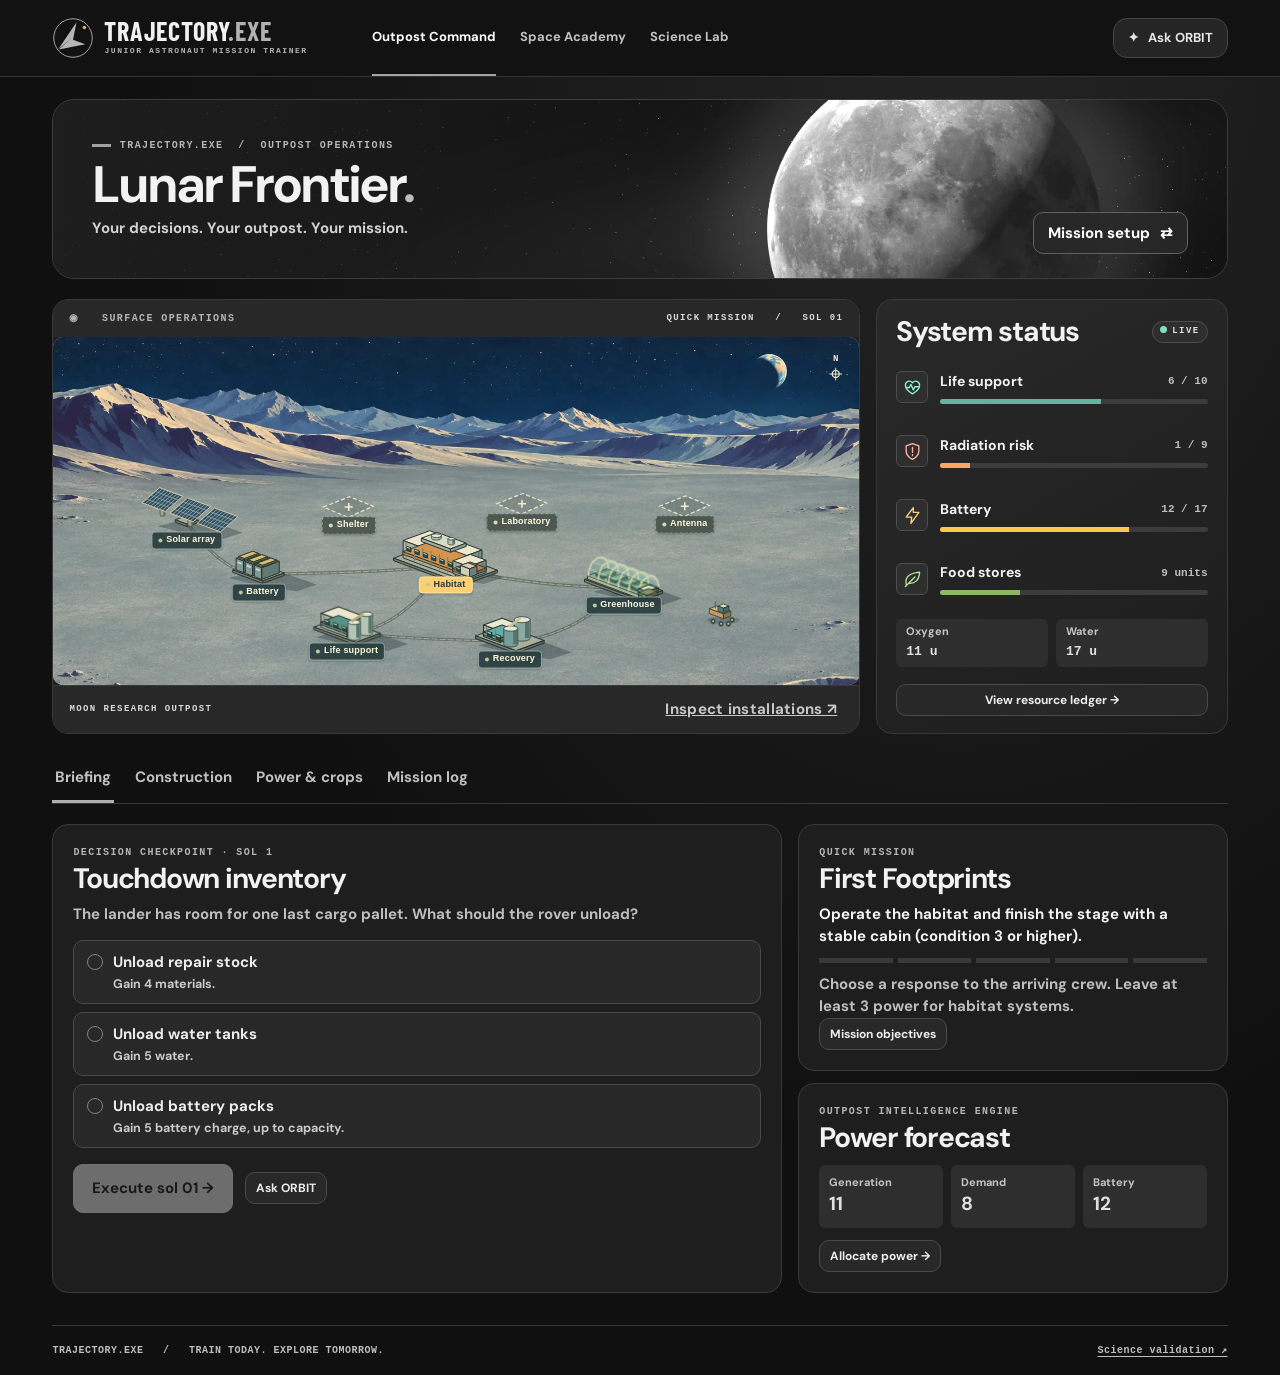
==== commit a3d37d45: "Use a lunar graphite and silver palette across the trainer" ====
--- a/index.html
+++ b/index.html
@@ -1,5 +1,5 @@
 <!doctype html>
-<html lang="en"><head><meta charset="utf-8"><meta name="viewport" content="width=device-width, initial-scale=1"><meta name="theme-color" content="#12262a"><meta name="description" content="Command a lunar outpost. Balance crew life support, radiation shielding, power and food in an interactive space science game."><title>Lunar Frontier · Junior Astronaut Mission Trainer</title><link rel="stylesheet" href="frontier.css"><link rel="stylesheet" href="frontier-map.css"><link rel="stylesheet" href="shell.css"><script src="shell.js" defer></script></head>
+<html lang="en"><head><meta charset="utf-8"><meta name="viewport" content="width=device-width, initial-scale=1"><meta name="theme-color" content="#111111"><meta name="description" content="Command a lunar outpost. Balance crew life support, radiation shielding, power and food in an interactive space science game."><title>Lunar Frontier · Junior Astronaut Mission Trainer</title><link rel="stylesheet" href="frontier.css"><link rel="stylesheet" href="frontier-map.css"><link rel="stylesheet" href="shell.css"><script src="shell.js" defer></script></head>
 <body class="page-index"><a class="skip" href="#mission">Skip to mission</a>
 <header class="app-header"><div class="shell-row"><a class="shell-logo" href="index.html"><svg viewBox="0 0 48 48" aria-hidden="true"><circle cx="24" cy="24" r="22" stroke="currentColor" fill="none"/><path d="M7 37 28 6l-4 20 14 5-30 6 13-12z" fill="currentColor"/><circle cx="37" cy="12" r="2" fill="#efa850"/></svg><span>TRAJECTORY<span class="exe">.EXE</span><small>JUNIOR ASTRONAUT MISSION TRAINER</small></span></a><nav class="shell-nav" aria-label="Main navigation"><a href="index.html" aria-current="page">Outpost Command</a><a href="academy.html">Space Academy</a><a href="science.html">Science Lab</a></nav><button data-do="mentor" class="mentorlink">✦ &nbsp; Ask ORBIT</button></div></header>
 <main id="mission" tabindex="-1"><div class="intro"><div><div class="eyebrow"><span class="beam"></span> TRAJECTORY.EXE &nbsp;/&nbsp; OUTPOST OPERATIONS</div><h1 id="world-title">LUNAR FRONTIER<span>.</span></h1><p>Your decisions. Your outpost. Your mission.</p></div><button class="outline" data-do="modes">Mission setup <span aria-hidden="true">⇄</span></button></div>
--- a/shell.css
+++ b/shell.css
@@ -1,42 +1,48 @@
 @font-face{font-family:MissionDisplay;src:url(barlow.woff2);font-weight:700;font-display:swap}
 @font-face{font-family:MissionBody;src:url(inter.woff2);font-weight:100 900;font-display:swap}
-:root{--frame:min(1510px,100%);--gutter:clamp(16px,4.1vw,70px);--cream:#f7f6ee;--shell-border:#c7cec0;--gold:#f4bb65}
-body{background:var(--cream);color:#193331;font:15px/1.5 MissionBody,Arial,sans-serif}
-.app-header{background:#122a2c;color:#f6f2df;border:0;border-bottom:3px solid #d7a152}
+:root{--frame:min(1510px,100%);--gutter:clamp(16px,4.1vw,70px);--cream:#f6f6f6;--shell-border:#cccccc;--gold:#c1c1c1}
+body{background:var(--cream);color:#2d2d2d;font:15px/1.5 MissionBody,Arial,sans-serif}
+.app-header{background:#252525;color:#f2f2f2;border:0;border-bottom:3px solid #a7a7a7}
 .shell-row{width:var(--frame);padding-inline:var(--gutter);margin:auto;min-height:76px;display:flex;align-items:center;gap:clamp(22px,5vw,90px)}
 .shell-logo{display:flex;align-items:center;gap:10px;color:inherit;text-decoration:none;font:700 26px/1 MissionDisplay,Impact,sans-serif;letter-spacing:.7px;white-space:nowrap}
-.shell-logo svg{width:42px;height:42px;color:#e2ddc5}.shell-logo .exe{color:var(--gold)}
+.shell-logo svg{width:42px;height:42px;color:#dcdcdc}.shell-logo .exe{color:var(--gold)}
 .shell-logo small{display:block;font:700 8px/1.7 monospace;letter-spacing:1.55px}
 .shell-nav{align-self:stretch;display:flex;gap:24px;margin:0;width:auto;order:0}
-.shell-nav a{display:flex;align-items:center;text-decoration:none;color:#c6d0c4;font:600 13px/1.5 MissionBody,Arial,sans-serif;border-bottom:2px solid transparent}
+.shell-nav a{display:flex;align-items:center;text-decoration:none;color:#cdcdcd;font:600 13px/1.5 MissionBody,Arial,sans-serif;border-bottom:2px solid transparent}
 .shell-nav a[aria-current]{color:white;border-color:var(--gold)}
-.app-header .tools button{border-color:#667d70;color:#e4efdf}
-.shell-row .mentorlink{margin-left:auto;display:inline-flex;align-items:center;color:#e1ecde;background:#213e3b;border:1px solid #47645b;border-radius:5px;padding:9px 14px;text-decoration:none;font:600 13px/1.5 MissionBody,Arial,sans-serif}
+.app-header .tools button{border-color:#777777;color:#ececec}
+.shell-row .mentorlink{margin-left:auto;display:inline-flex;align-items:center;color:#e9e9e9;background:#383838;border:1px solid #5d5d5d;border-radius:5px;padding:9px 14px;text-decoration:none;font:600 13px/1.5 MissionBody,Arial,sans-serif}
 .page-academy main,.page-science main.wrap,.page-index main,#academy-tabs{width:var(--frame);max-width:none;margin-inline:auto;padding-inline:var(--gutter)}
 #academy-tabs{display:flex;gap:20px;margin-top:0;border-bottom:1px solid var(--shell-border);justify-content:flex-start}#academy-tabs button{min-height:44px}
-.app-footer{display:flex;align-items:center;justify-content:space-between;gap:12px;border:0;border-top:1px solid var(--shell-border);font:700 10px/1.5 monospace;letter-spacing:.5px;color:#597061;margin:32px auto 0;padding:17px 0}
-.app-footer a{font:inherit;color:#315c51;text-decoration:underline}.page-science .app-footer,.page-academy .app-footer{width:var(--frame);max-width:none;padding-inline:var(--gutter)}
+.app-footer{display:flex;align-items:center;justify-content:space-between;gap:12px;border:0;border-top:1px solid var(--shell-border);font:700 10px/1.5 monospace;letter-spacing:.5px;color:#6a6a6a;margin:32px auto 0;padding:17px 0}
+.app-footer a{font:inherit;color:#525252;text-decoration:underline}.page-science .app-footer,.page-academy .app-footer{width:var(--frame);max-width:none;padding-inline:var(--gutter)}
 .page-science .intro{margin:0;padding:26px 0 21px}.page-science h1,.page-academy h1{font-size:clamp(52px,5.6vw,88px);letter-spacing:-1.5px;line-height:1.06}
 .page-science .selector{gap:18px;border-bottom:1px solid var(--shell-border);margin:0 0 20px}
-.page-science .selector button{border:0;border-bottom:3px solid transparent;background:transparent;border-radius:0;color:#50685d;font:650 15px/1.5 MissionBody,Arial,sans-serif;padding:12px 3px}.page-science .selector [aria-pressed=true]{border-color:#246957;color:#246957}
+.page-science .selector button{border:0;border-bottom:3px solid transparent;background:transparent;border-radius:0;color:#626262;font:650 15px/1.5 MissionBody,Arial,sans-serif;padding:12px 3px}.page-science .selector [aria-pressed=true]{border-color:#595959;color:#595959}
 .page-science .bench,.page-academy :is(.hero,.pass,.destination,.stagecard,.mission){border-radius:9px;border-color:var(--shell-border)}
-.page-academy .crumb,.page-science .intro .eyebrow{color:#446659;font:700 10px/1.5 monospace;letter-spacing:1.4px}.page-academy .crumb:before,.page-science .intro .eyebrow:before{content:'';display:inline-block;width:19px;height:3px;background:#c27c37;vertical-align:middle;margin-right:9px}
+.page-academy .crumb,.page-science .intro .eyebrow{color:#5e5e5e;font:700 10px/1.5 monospace;letter-spacing:1.4px}.page-academy .crumb:before,.page-science .intro .eyebrow:before{content:'';display:inline-block;width:19px;height:3px;background:#868686;vertical-align:middle;margin-right:9px}
 .page-signal{pointer-events:none;position:fixed;inset:0 0 auto;height:3px;z-index:10000;overflow:hidden}.page-signal:before{content:'';display:block;background:var(--gold);width:44%;height:100%;opacity:0}.page-signal.running:before{opacity:1;animation:travel 900ms ease-in-out infinite}@keyframes travel{from{transform:translateX(-100%)}to{transform:translateX(230%)}}
 @media(prefers-reduced-motion:reduce){.page-signal{display:none}}
 @media(max-width:720px){:root{--gutter:16px}.shell-row{flex-wrap:wrap;gap:0;min-height:0;padding-top:10px}.shell-logo{font-size:23px}.shell-logo svg{width:35px;height:35px}.shell-logo small{font-size:7px;letter-spacing:1px}.shell-row .mentorlink{padding:7px 9px;font-size:12px}.shell-nav{order:3;width:100%;justify-content:space-between;margin-top:6px;gap:8px}.shell-nav a{min-height:43px}.page-academy #academy-tabs{gap:14px}.app-footer{align-items:flex-start;flex-direction:column}.page-science .selector{gap:12px}.page-science .selector button{font-size:13px}.page-science .intro{padding:18px 0}.page-academy h1,.page-science h1{font-size:clamp(46px,7vw,64px)}}
 @media print{.app-header,.app-footer,#academy-tabs,.page-signal{display:none!important}}
-:root{color-scheme:dark;--ink:#eff1ff;--green:#b6acff;--base:#0b1024;--line:#303953;--paper:#171e35;--muted:#b3bdd8;--gold:#b1a4ff;--shell-border:var(--line);--cream:var(--base)}
-body{background:radial-gradient(ellipse at 75% 0%,#202244 0,transparent 52rem),var(--base);color:var(--ink);min-height:100vh}
-.app-header{background:#0d1125;border-bottom:1px solid #2c334e}.shell-logo,.shell-logo svg{color:#f1efff}.shell-logo svg{color:#bdadff}.shell-logo .exe{color:#b8a7ff}.shell-logo small{color:#aab3ce}.shell-nav a{color:#b7c0d7}.shell-nav a[aria-current]{border-color:#aa97ff}.shell-row .mentorlink,.app-header .tools button{background:#21233f;color:#e6e3ff;border-color:#414564;border-radius:14px}.page-signal:before{background:linear-gradient(90deg,#747cfa,#d8a2ff,#7adefd)}
+:root{color-scheme:dark;--ink:#f2f2f2;--green:#b4b4b4;--base:#101010;--line:#393939;--paper:#1e1e1e;--muted:#bdbdbd;--gold:#adadad;--shell-border:var(--line);--cream:var(--base)}
+body{background:radial-gradient(ellipse at 75% 0%,#242424 0,transparent 52rem),var(--base);color:var(--ink);min-height:100vh}
+.app-header{background:#121212;border-bottom:1px solid #333333}.shell-logo,.shell-logo svg{color:#f1f1f1}.shell-logo svg{color:#b6b6b6}.shell-logo .exe{color:#b1b1b1}.shell-logo small{color:#b3b3b3}.shell-nav a{color:#c0c0c0}.shell-nav a[aria-current]{border-color:#a2a2a2}.shell-row .mentorlink,.app-header .tools button{background:#252525;color:#e6e6e6;border-color:#464646;border-radius:14px}.page-signal:before{background:linear-gradient(90deg,#838383,#b4b4b4,#cbcbcb)}
 h1,h2,h3,h4,.page-academy .rankname,.result strong{font-family:MissionBody,Arial,sans-serif;font-weight:700;letter-spacing:-.045em;text-transform:none}.page-index h1,.page-science h1,.page-academy h1{font-family:MissionBody,Arial,sans-serif;font-size:clamp(36px,4vw,64px);letter-spacing:-.06em;line-height:1.06;text-transform:none}
-.page-index .intro,.page-science .intro{margin:22px 0 20px;min-height:180px;padding:24px clamp(18px,3vw,46px);border-radius:22px;border:1px solid #383b60;background:linear-gradient(90deg,#131936e8,transparent 68%),url(orbit-banner.webp) center 55%/cover;align-items:center;overflow:hidden}.page-science .intro p:not(.eyebrow){max-width:52ch;color:#c8d0ef}.page-index .intro p{color:#c9d1eb}.page-index .intro .outline{align-self:flex-end;background:#222944df;color:#fff;border-color:#59617e}.page-index .intro h1 span{color:#c6b4ff}.eyebrow,.kicker,.over,.page-science .intro .eyebrow,.page-academy .crumb,.page-academy .crumb b,.windowhead .kicker,.label,.micro{color:#b5b0ec}.beam,.page-academy .crumb:before,.page-science .intro .eyebrow:before{background:#ab96ff}
-.window,.telemetry,.control,.tile,.report,.event,.editor,.hudcard,.strip,.stagecard,.mission,.destination,.patch,.pass,.page-science .bench{background:#171e35;color:var(--ink);border:1px solid var(--line);border-radius:16px}
-.windowhead,.windowfoot,.page-academy .pass-top{background:#202840;color:#d1daf1}.windowfoot{border-color:var(--line)}.windowfoot button{color:#cbc1ff}.telemetry{background:linear-gradient(150deg,#252744,#171d33)}.telemetry h2,.control h2,.report h2,.editor h2,.event h2,.section-head h2,.page-academy h2.sub,.sectionhead h2,.page-science h2{font-size:clamp(22px,2.2vw,32px)}.instrument small,.muted,.desc,.tile small,.page-academy .desttext small,.online,.serial,.rank small,.rank .micro,.detail,.controls>p,.lead,.result p,details p,.app-footer,.page-science .lead{color:var(--muted)}
-.sig,.tag,.inset,.metric,.stockpair .metric,.feedback,.notice:not(:empty){background:#242e47;color:#d0e1f7;border-color:#414d6c}.instrument:nth-of-type(2) .sig{color:#89efd4}.instrument:nth-of-type(3) .sig{color:#ffb0a6}.instrument:nth-of-type(4) .sig{color:#f9d279}.instrument:nth-of-type(5) .sig{color:#b6e59e}.meter{background:#323c54}.meter i{filter:brightness(1.35)}.metric small{color:#b9c5df}.tag{border-radius:20px}.dot{background:#7de0ba}
-.primary,.page-academy .btn,.academy-lab .lab-submit{background:#b6a5ff;color:#17142c;border:1px solid #bfafff;border-radius:10px}.outline,.secondary,.thin,.choice,.option,.page-academy input:not([type=range]),.page-academy textarea,.controls select,.field select,.close{background:#202841;color:#e8ebfd;border-color:#414a68;border-radius:10px}.option[aria-pressed=true],.choice[aria-pressed=true],.choice.selected{background:#353251;border-color:#ad9cf3}.optmark{border-color:#77829e}.option[aria-pressed=true] .optmark{border-color:#b6a5ff}.option small,.field,.page-academy p.detail,.page-academy .rank .micro{color:#c1cae0}.tabs button,.page-science .selector button,#academy-tabs button{color:#b4bfd9}.tabs button[aria-current],.page-science .selector [aria-pressed=true],#academy-tabs button.active{color:#c7baff;border-color:#b6a5ff}#academy-tabs button.active:after{background:#b6a5ff}.ticks i{background:#2f3951}.ticks i.on{background:#ab9aff}
-dialog,.page-academy dialog{background:#171d33;color:var(--ink);border:1px solid #444b67;border-radius:18px}.page-academy .hero{border-radius:16px}.page-academy .hero h2{font-family:MissionBody,sans-serif;text-transform:none;font-size:clamp(32px,4vw,60px);letter-spacing:-.06em}.page-academy .hero .chip{color:#f0eddc}.page-academy .rank,.page-academy .stats,.page-academy .patch,.page-academy .stagecard.locked{background:#202941}.page-academy .pass-top,.serial{border-color:#45506d}.page-academy .rankname{font-size:26px}.page-academy .desttext h3,.page-academy .mission h3,.page-academy .strip h3,.page-academy .stagecard h3,.tile h3{font-size:21px;text-transform:none}.page-academy .desttext .round{color:#ddd6ff;border-color:#4e5774}.page-academy .headingline .label{color:#a9b4d0}.page-academy .hero,.page-academy .pass,.page-academy .destination,.page-academy .stagecard,.page-academy .mission{border-radius:16px}
-.page-science .plot{background-color:#141c38;background-image:radial-gradient(at 75% 85%,#37275188,transparent 65%),linear-gradient(#91abd013 1px,transparent 1px),linear-gradient(90deg,#91abd013 1px,transparent 1px);background-size:auto,30px 30px,30px 30px}.page-science .plot .eyebrow,.page-science output{color:#bdc4fc}.page-science .result,.page-science details,.page-science .selector{border-color:var(--line)}.page-science h3{font-size:24px}.page-science .controls select{background:#202841;color:#e8ebfd}.app-footer a,a,.link,.page-academy .link,.source,.footnote a,details a,.lab-source{color:#c3b6ff}.alloc input,input[type=range],.lab-range input{accent-color:#ab99ff}.shell-logo,.shell-logo:hover{color:#f1efff}
-.academy-lab,.academy-lab .lab-range{color:#e5eafa}.academy-lab .lab-panel,.lab-instruments{background:#202943;border-color:#414b66;color:#eef1ff}.academy-lab .lab-choice,.lab-orbits button{background:#2c3550;color:#e9edff;border-color:#57617d}.academy-lab button[aria-pressed=true]{background:#514877;border-color:#b5a2ff}.lab-feedback,.sheetmsg:not(:empty){color:#ebcb9d}.alert,.err,.notice.error{color:#ffc6b8}.page-academy .sketch svg,.page-academy .drawing{color-scheme:light}
+.page-index .intro,.page-science .intro{margin:22px 0 20px;min-height:180px;padding:24px clamp(18px,3vw,46px);border-radius:22px;border:1px solid #3d3d3d;background:linear-gradient(90deg,#1a1a1ae8,transparent 68%),url(orbit-banner.webp) center 55%/cover;align-items:center;overflow:hidden}.page-science .intro p:not(.eyebrow){max-width:52ch;color:#d0d0d0}.page-index .intro p{color:#d1d1d1}.page-index .intro .outline{align-self:flex-end;background:#292929df;color:#fff;border-color:#616161}.page-index .intro h1 span{color:#bdbdbd}.eyebrow,.kicker,.over,.page-science .intro .eyebrow,.page-academy .crumb,.page-academy .crumb b,.windowhead .kicker,.label,.micro{color:#b5b5b5}.beam,.page-academy .crumb:before,.page-science .intro .eyebrow:before{background:#a2a2a2}
+.window,.telemetry,.control,.tile,.report,.event,.editor,.hudcard,.strip,.stagecard,.mission,.destination,.patch,.pass,.page-science .bench{background:#1e1e1e;color:var(--ink);border:1px solid var(--line);border-radius:16px}
+.windowhead,.windowfoot,.page-academy .pass-top{background:#282828;color:#dadada}.windowfoot{border-color:var(--line)}.windowfoot button{color:#c7c7c7}.telemetry{background:linear-gradient(150deg,#292929,#1d1d1d)}.telemetry h2,.control h2,.report h2,.editor h2,.event h2,.section-head h2,.page-academy h2.sub,.sectionhead h2,.page-science h2{font-size:clamp(22px,2.2vw,32px)}.instrument small,.muted,.desc,.tile small,.page-academy .desttext small,.online,.serial,.rank small,.rank .micro,.detail,.controls>p,.lead,.result p,details p,.app-footer,.page-science .lead{color:var(--muted)}
+.sig,.tag,.inset,.metric,.stockpair .metric,.feedback,.notice:not(:empty){background:#2e2e2e;color:#dfdfdf;border-color:#4d4d4d}.instrument:nth-of-type(2) .sig{color:#89efd4}.instrument:nth-of-type(3) .sig{color:#ffb0a6}.instrument:nth-of-type(4) .sig{color:#f9d279}.instrument:nth-of-type(5) .sig{color:#b6e59e}.meter{background:#3c3c3c}.meter i{filter:brightness(1.35)}.metric small{color:#c4c4c4}.tag{border-radius:20px}.dot{background:#7de0ba}
+.primary,.page-academy .btn,.academy-lab .lab-submit{background:#afafaf;color:#161616;border:1px solid #b8b8b8;border-radius:10px}.outline,.secondary,.thin,.choice,.option,.page-academy input:not([type=range]),.page-academy textarea,.controls select,.field select,.close{background:#282828;color:#ececec;border-color:#4a4a4a;border-radius:10px}.option[aria-pressed=true],.choice[aria-pressed=true],.choice.selected{background:#353535;border-color:#a6a6a6}.optmark{border-color:#828282}.option[aria-pressed=true] .optmark{border-color:#afafaf}.option small,.field,.page-academy p.detail,.page-academy .rank .micro{color:#cacaca}.tabs button,.page-science .selector button,#academy-tabs button{color:#bfbfbf}.tabs button[aria-current],.page-science .selector [aria-pressed=true],#academy-tabs button.active{color:#c2c2c2;border-color:#afafaf}#academy-tabs button.active:after{background:#afafaf}.ticks i{background:#393939}.ticks i.on{background:#a5a5a5}
+dialog,.page-academy dialog{background:#1d1d1d;color:var(--ink);border:1px solid #4b4b4b;border-radius:18px}.page-academy .hero{border-radius:16px}.page-academy .hero h2{font-family:MissionBody,sans-serif;text-transform:none;font-size:clamp(32px,4vw,60px);letter-spacing:-.06em}.page-academy .hero .chip{color:#ececec}.page-academy .rank,.page-academy .stats,.page-academy .patch,.page-academy .stagecard.locked{background:#292929}.page-academy .pass-top,.serial{border-color:#505050}.page-academy .rankname{font-size:26px}.page-academy .desttext h3,.page-academy .mission h3,.page-academy .strip h3,.page-academy .stagecard h3,.tile h3{font-size:21px;text-transform:none}.page-academy .desttext .round{color:#dadada;border-color:#575757}.page-academy .headingline .label{color:#b4b4b4}.page-academy .hero,.page-academy .pass,.page-academy .destination,.page-academy .stagecard,.page-academy .mission{border-radius:16px}
+.page-science .plot{background-color:#1c1c1c;background-image:radial-gradient(at 75% 85%,#2d2d2d88,transparent 65%),linear-gradient(#a8a8a813 1px,transparent 1px),linear-gradient(90deg,#a8a8a813 1px,transparent 1px);background-size:auto,30px 30px,30px 30px}.page-science .plot .eyebrow,.page-science output{color:#c6c6c6}.page-science .result,.page-science details,.page-science .selector{border-color:var(--line)}.page-science h3{font-size:24px}.page-science .controls select{background:#282828;color:#ececec}.app-footer a,a,.link,.page-academy .link,.source,.footnote a,details a,.lab-source{color:#bebebe}.alloc input,input[type=range],.lab-range input{accent-color:#a4a4a4}.shell-logo,.shell-logo:hover{color:#f1f1f1}
+.academy-lab,.academy-lab .lab-range{color:#eaeaea}.academy-lab .lab-panel,.lab-instruments{background:#292929;border-color:#4b4b4b;color:#f1f1f1}.academy-lab .lab-choice,.lab-orbits button{background:#353535;color:#ededed;border-color:#616161}.academy-lab button[aria-pressed=true]{background:#4d4d4d;border-color:#acacac}.lab-feedback,.sheetmsg:not(:empty){color:#ebcb9d}.alert,.err,.notice.error{color:#ffc6b8}.page-academy .sketch svg,.page-academy .drawing{color-scheme:light}
 @media(max-width:720px){.page-index .intro,.page-science .intro{min-height:160px;border-radius:16px;background-position:60% center}.page-science .intro{align-items:flex-start;justify-content:center}.page-science .intro p:not(.eyebrow){max-width:68%}.page-index .intro .outline{align-self:auto}.page-index .intro{flex-direction:column;align-items:flex-start;justify-content:center}.shell-row .mentorlink{font-size:11px}}
-@media print{body,dialog,.page-academy dialog{color:#172133;background:white}.reportline,.metric,.kicker,.micro,.label{color:#253356}}
-.page-index[data-world="mars"] .intro{background-image:linear-gradient(90deg,#151830 4%,#191a30b8 50%,#191a3038),url(frontier-mars.webp)}
+@media print{body,dialog,.page-academy dialog{color:#202020;background:white}.reportline,.metric,.kicker,.micro,.label{color:#333333}}
+.page-index[data-world="mars"] .intro{background-image:linear-gradient(90deg,#191919 4%,#1b1b1bb8 50%,#1b1b1b38),url(frontier-mars.webp)}
+.page-academy .badgegrid{grid-template-columns:repeat(4,minmax(0,1fr))}.page-academy .patch,.page-academy .mission,.page-academy .stagecard{min-width:0;overflow-wrap:anywhere}.page-academy .badge{max-width:100%}@media(max-width:730px){.page-academy .badgegrid{grid-template-columns:repeat(2,minmax(0,1fr))}}
+
+/* Isolate the decorative lunar photograph so the controls retain their own contrast. */
+.page-index:not([data-world="mars"]) .intro,.page-science .intro{position:relative;isolation:isolate;background:#191919}
+.page-index:not([data-world="mars"]) .intro:before,.page-science .intro:before{content:'';position:absolute;inset:0;z-index:-1;pointer-events:none;background:linear-gradient(90deg,#181818df,transparent 68%),url(orbit-banner.webp) center 55%/cover;filter:grayscale(1) brightness(1.32)}
+@media(max-width:720px){.page-index:not([data-world="mars"]) .intro:before,.page-science .intro:before{background-position:60% center}}
